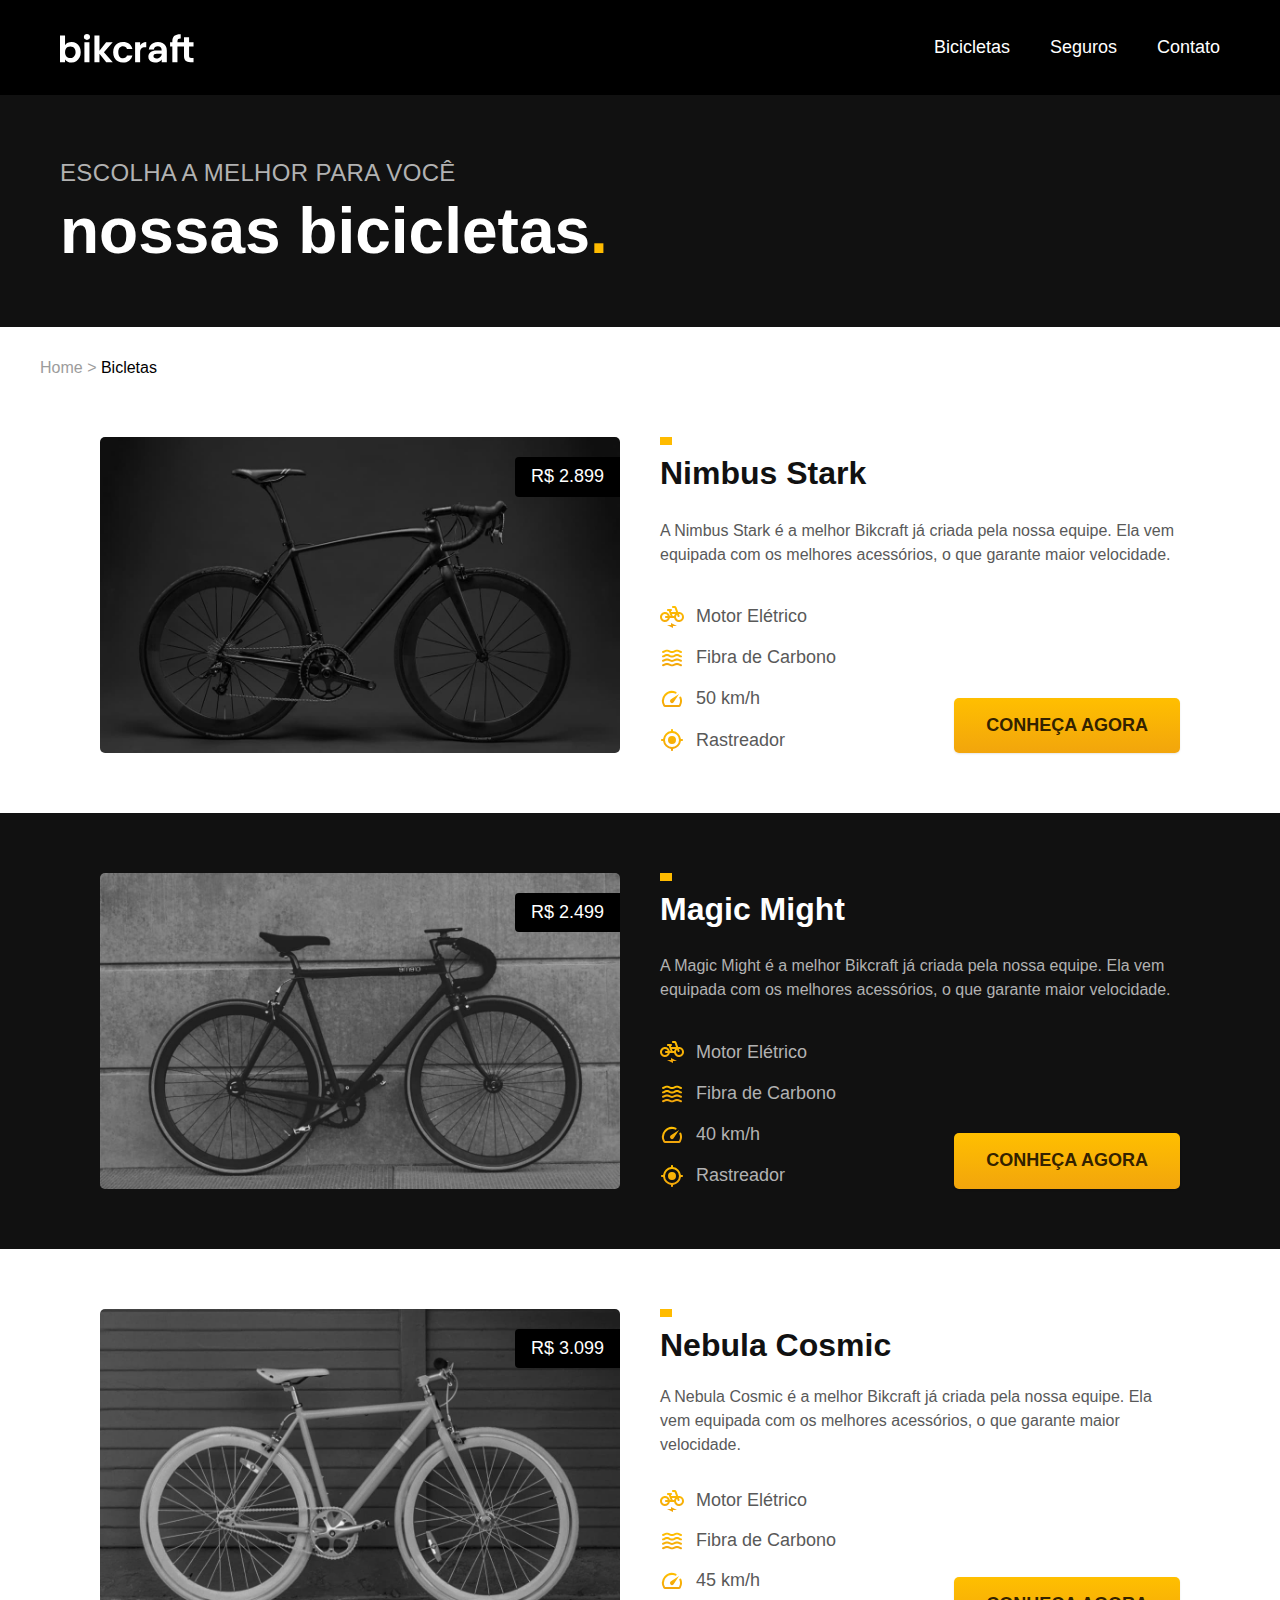
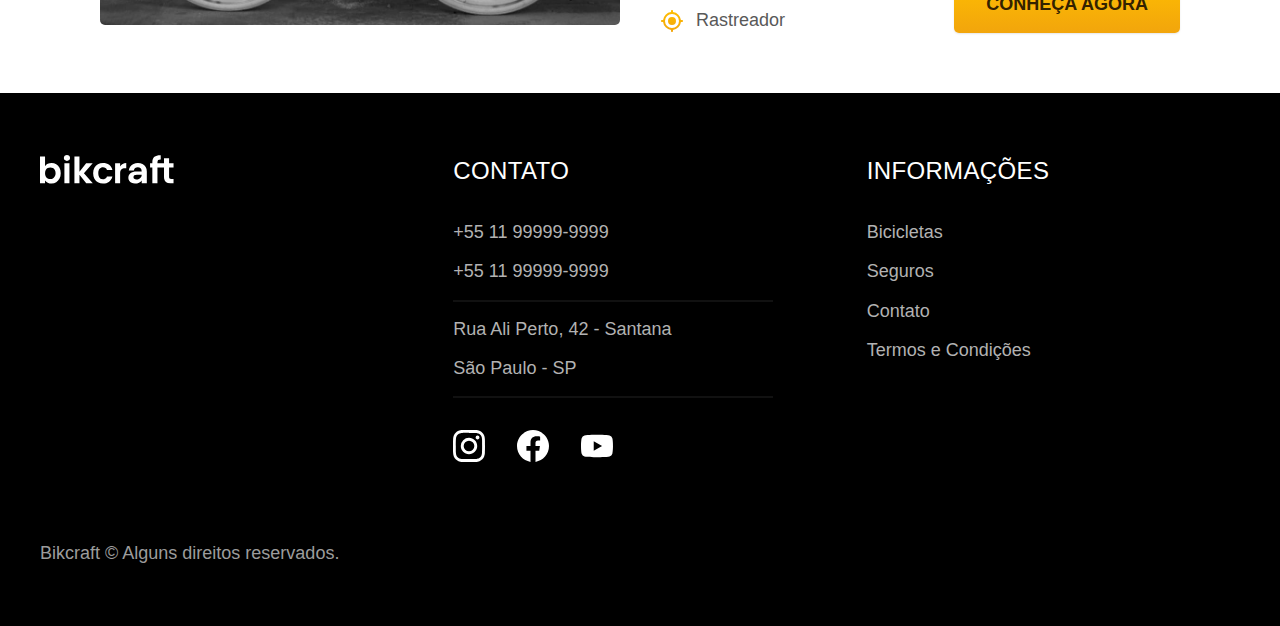
==== bicicletas.html @ a7a630f6 "aula 7" ====
<!DOCTYPE html>
<html lang="pt-br">

<head>
  <meta charset="UTF-8">
  <meta http-equiv="X-UA-Compatible" content="IE=edge">
  <meta name="viewport" content="width=device-width, initial-scale=1.0">
  <title>Bikcraft - Biccletas</title>
  <meta name="description" content="Conheças as bicicletas Bikcraft.">
  <link rel="stylesheet" href="./css/style.css">
</head>

<body id="bicicletas">

  <header class="header-bg">
    <div class="container header-container">
      <a href="./"><img src="./imgs/bikcraft.svg" alt="Bikcraft"></a>
      <nav aria-label="primaria">
        <ul class="header-menu font-1-m cor-0">
          <li><a href="./bicicletas.html">Bicicletas</a></li>
          <li><a href="./seguros.html">Seguros</a></li>
          <li><a href="./contato.html">Contato</a></li>
        </ul>
      </nav>
    </div>
  </header>

  <main>

    <div class="titulo-bg">

      <div class="titulo container">
        <p class="font-2-l-b cor-5">escolha a melhor para você</p>
        <h1 class="font-1-xxl cor-0">nossas bicicletas<span class="cor-p1">.</span></h1>
      </div>

    </div>

    <p class="breadcrumb cor-6"><a href="./">Home</a> > <span class="cor-12">Bicletas</span></p>

    <div class="bicicletas container">
      <div class="bicicletas-imagem">
        <img src="./imgs/bicicletas/nimbus.jpg" alt="Bicleta Nimbus preta">
        <span class="font-2-m cor-0">R$ 2.899</span>
      </div>
      <div class="bicicletas-conteudo">
        <h2 class="font-1-xl">Nimbus Stark</h2>
        <p class="font-2-s cor-8">A Nimbus Stark é a melhor Bikcraft já criada pela nossa equipe. Ela vem equipada com os melhores acessórios, o que garante maior velocidade.</p>
        <ul class="font-1-m cor-8">
          <li>
            <img src="./imgs/icones/eletrica.svg" alt="">
            Motor Elétrico
          </li>
          <li>
            <img src="./imgs/icones/carbono.svg" alt="">
            Fibra de Carbono
          </li>
          <li>
            <img src="./imgs/icones/velocidade.svg" alt="">
            50 km/h
          </li>
          <li>
            <img src="./imgs/icones/rastreador.svg" alt="">
            Rastreador
          </li>
        </ul>
        <a class="botao" href="./bicicletas/nimbus.html">Conheça agora</a>
      </div>
    </div>

    <div class="bicicletas-bg">
      <div class="bicicletas container">
        <div class="bicicletas-imagem">
          <img src="./imgs/bicicletas/magic.jpg" alt="Bicleta Nimbus preta">
          <span class="font-2-m cor-0">R$ 2.499</span>
        </div>
        <div class="bicicletas-conteudo">
          <h2 class="font-1-xl cor-0">Magic Might</h2>
          <p class="font-2-s cor-5">A Magic Might é a melhor Bikcraft já criada pela nossa equipe. Ela vem equipada com os melhores acessórios, o que garante maior velocidade.</p>
          <ul class="font-1-m cor-5">
            <li>
              <img src="./imgs/icones/eletrica.svg" alt="">
              Motor Elétrico
            </li>
            <li>
              <img src="./imgs/icones/carbono.svg" alt="">
              Fibra de Carbono
            </li>
            <li>
              <img src="./imgs/icones/velocidade.svg" alt="">
              40 km/h
            </li>
            <li>
              <img src="./imgs/icones/rastreador.svg" alt="">
              Rastreador
            </li>
          </ul>
          <a class="botao" href="./bicicletas/magic.html">Conheça agora</a>
        </div>
      </div>
    </div>

    <div class="bicicletas container">
      <div class="bicicletas-imagem">
        <img src="./imgs/bicicletas/nebula.jpg" alt="Bicleta Nimbus preta">
        <span class="font-2-m cor-0">R$ 3.099</span>
      </div>
      <div class="bicicletas-conteudo">
        <h2 class="font-1-xl">Nebula Cosmic</h2>
        <p class="font-2-s cor-8">A Nebula Cosmic é a melhor Bikcraft já criada pela nossa equipe. Ela vem equipada com os melhores acessórios, o que garante maior velocidade.</p>
        <ul class="font-1-m cor-8">
          <li>
            <img src="./imgs/icones/eletrica.svg" alt="">
            Motor Elétrico
          </li>
          <li>
            <img src="./imgs/icones/carbono.svg" alt="">
            Fibra de Carbono
          </li>
          <li>
            <img src="./imgs/icones/velocidade.svg" alt="">
            45 km/h
          </li>
          <li>
            <img src="./imgs/icones/rastreador.svg" alt="">
            Rastreador
          </li>
        </ul>
        <a class="botao seta" href="./bicicletas/nebula.html">Conheça agora</a>
      </div>
    </div>

  </main>

  <footer class="footer-bg">

    <div class="footer container">

      <a href="./"><img src="./imgs/bikcraft.svg" alt="Bikcraft"></a>

      <div class="footer-contato">
        <h3 class="cor-0 font-2-l-b">Contato</h3>
        <ul class="cor-5 font-2-m">
          <li><a href="tel:+5511999999999">+55 11 99999-9999</a></li>
          <li><a href="tel:+5511999999999">+55 11 99999-9999</a></li>
          <li><a href="mailto:contato@bikcraft.com.br">Rua Ali Perto, 42 - Santana</a></li>
          <li>São Paulo - SP</li>
        </ul>

        <div class="footer-redes">
          <a href="./">
            <img src="./imgs/redes/instagram.svg" alt="Instagram">
          </a>
          <a href="./">
            <img src="./imgs/redes/facebook.svg" alt="Facebook">
          </a>
          <a href="./">
            <img src="./imgs/redes/youtube.svg" alt="YouTube">
          </a>
        </div>

      </div>

      <div class="mais-informacoes">
        <h3 class="font-2-l-b cor-0">Informações</h3>
        <nav>
          <ul class="cor-5 font-2-m">
            <li><a href="./bicicletas.html">Bicicletas</a></li>
            <li><a href="./seguros.html">Seguros</a></li>
            <li><a href="./contato.html">Contato</a></li>
            <li><a href="./termos.html">Termos e Condições</a></li>
          </ul>
        </nav>
      </div>

      <p class="font-2-m cor-6 footer-copy">Bikcraft © Alguns direitos reservados.</p>

    </div>

  </footer>

</body>

</html>
---- css/style.css ----
/* Globais */
@import "./global/global.css";
@import "./utilidades/tipografia.css";
@import "./utilidades/cores.css";
@import "./global/header.css";
@import "./global/footer.css";

/* Utilidades */
@import "./utilidades/componentes.css";

/* Home */
@import "./home/intro.css";
@import "./home/tecnologia.css";
@import "./home/parceiros.css";
@import "./home/depoimento.css";

/* Bicicletas */
@import "./bicicletas/bicicletas-lista.css";
@import "./bicicletas/bicicletas.css";

/* Seguros */
@import "./seguros/seguros.css";

/* Termos */
@import "./termos/termos.css";
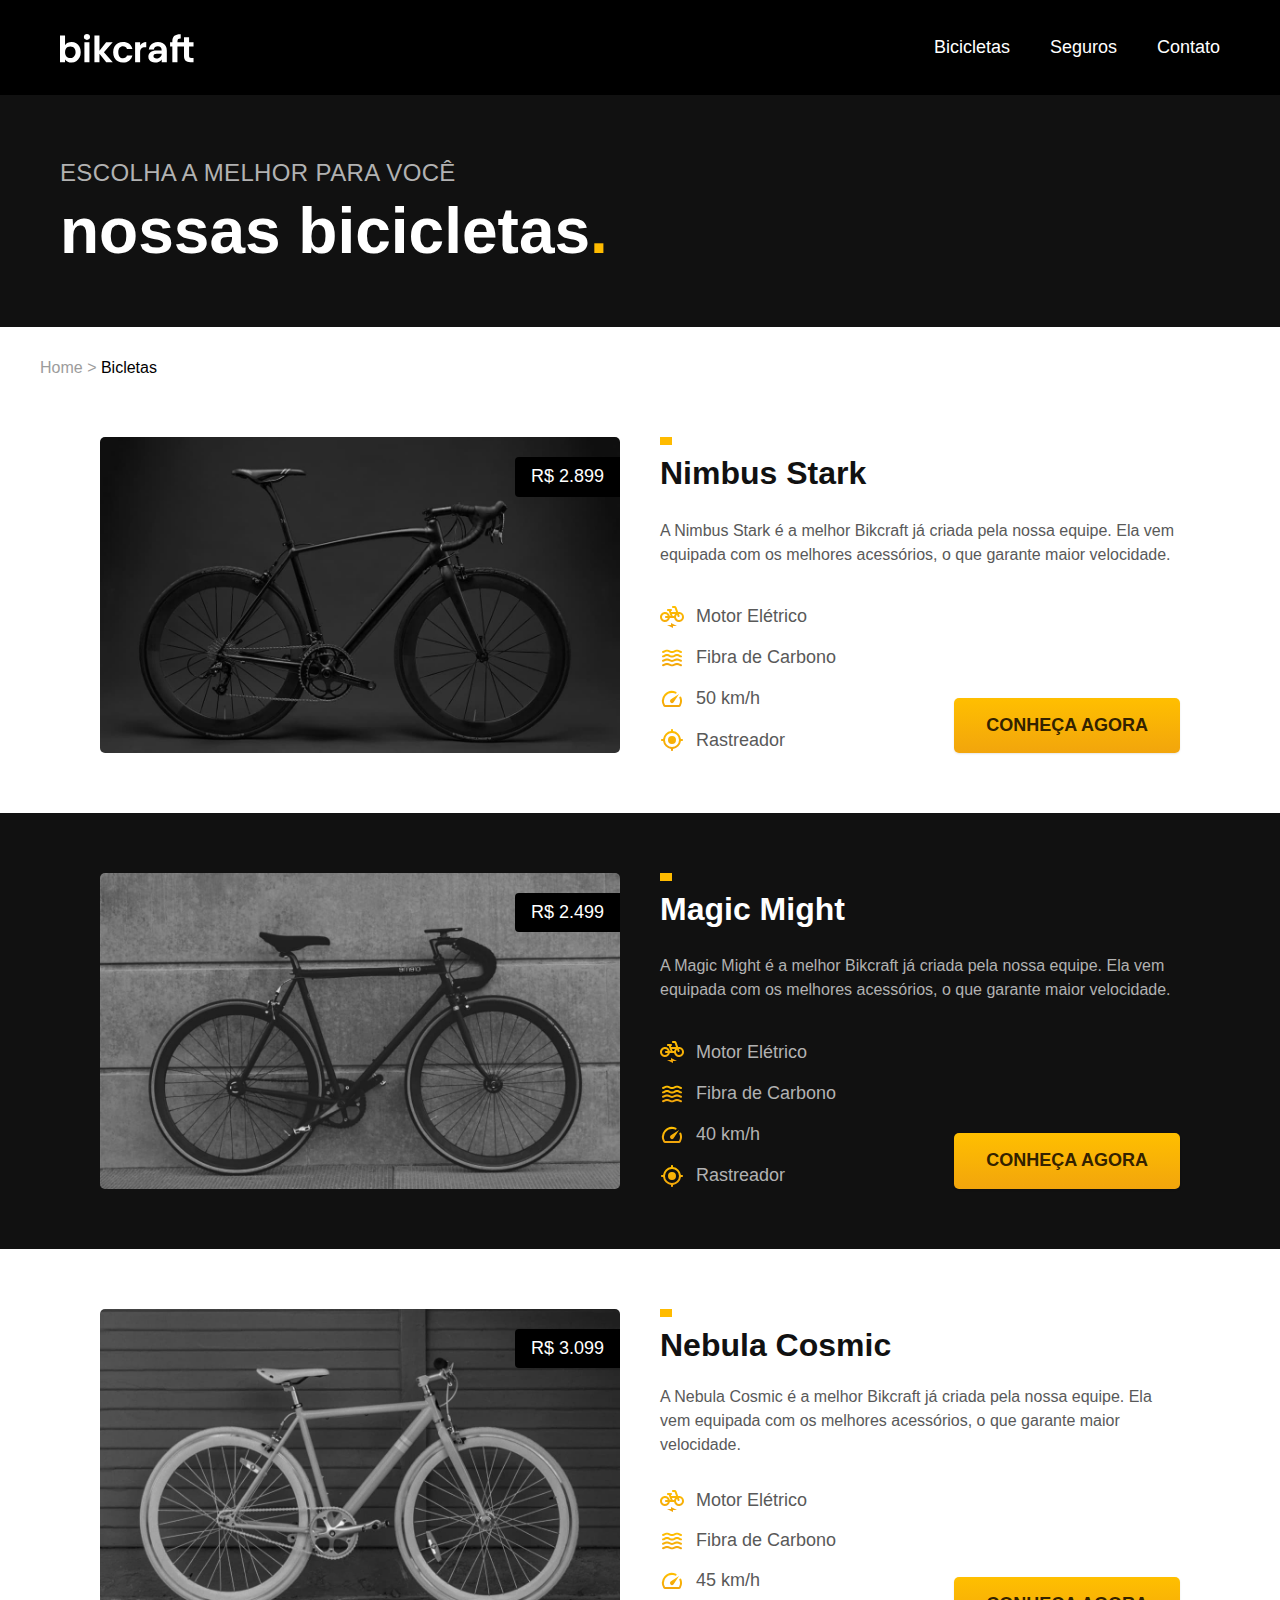
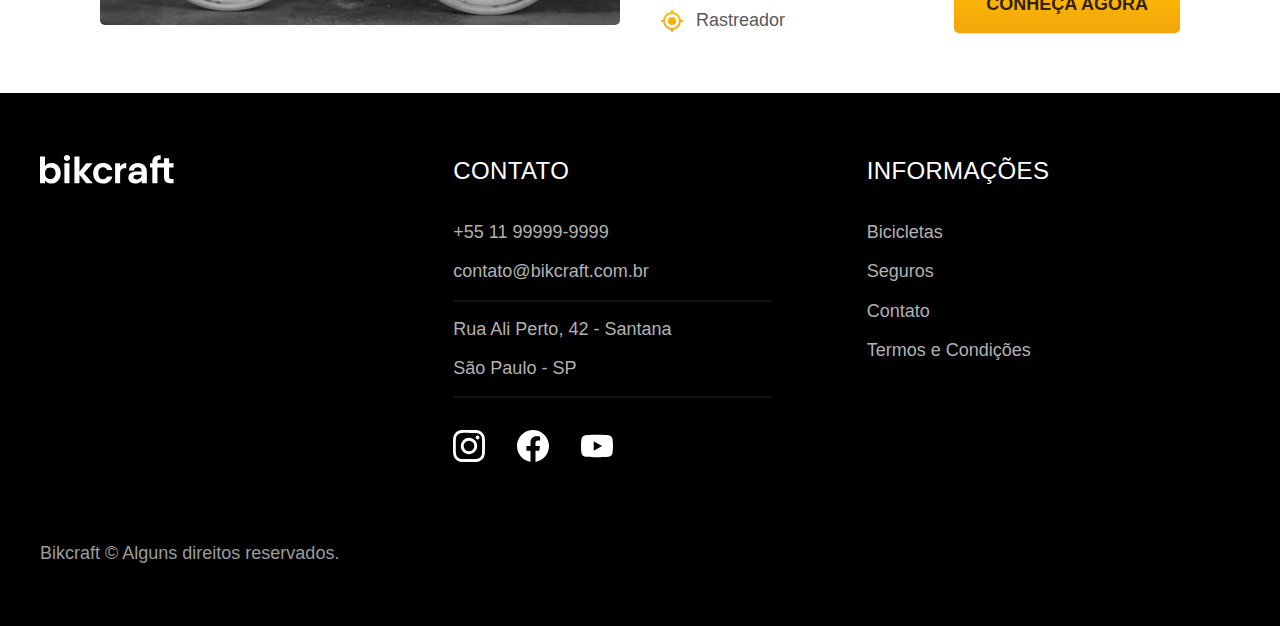
==== commit d0c6d034: "atualizacao dos links no footer" ====
--- a/bicicletas.html
+++ b/bicicletas.html
@@ -142,8 +142,8 @@
         <h3 class="cor-0 font-2-l-b">Contato</h3>
         <ul class="cor-5 font-2-m">
           <li><a href="tel:+5511999999999">+55 11 99999-9999</a></li>
-          <li><a href="tel:+5511999999999">+55 11 99999-9999</a></li>
-          <li><a href="mailto:contato@bikcraft.com.br">Rua Ali Perto, 42 - Santana</a></li>
+          <li><a href="mailto:contato@bikcraft.com.br">contato@bikcraft.com.br</a></li>
+          <li><a href="https://maps.google.com" target="_blank">Rua Ali Perto, 42 - Santana</a></li>
           <li>São Paulo - SP</li>
         </ul>
 
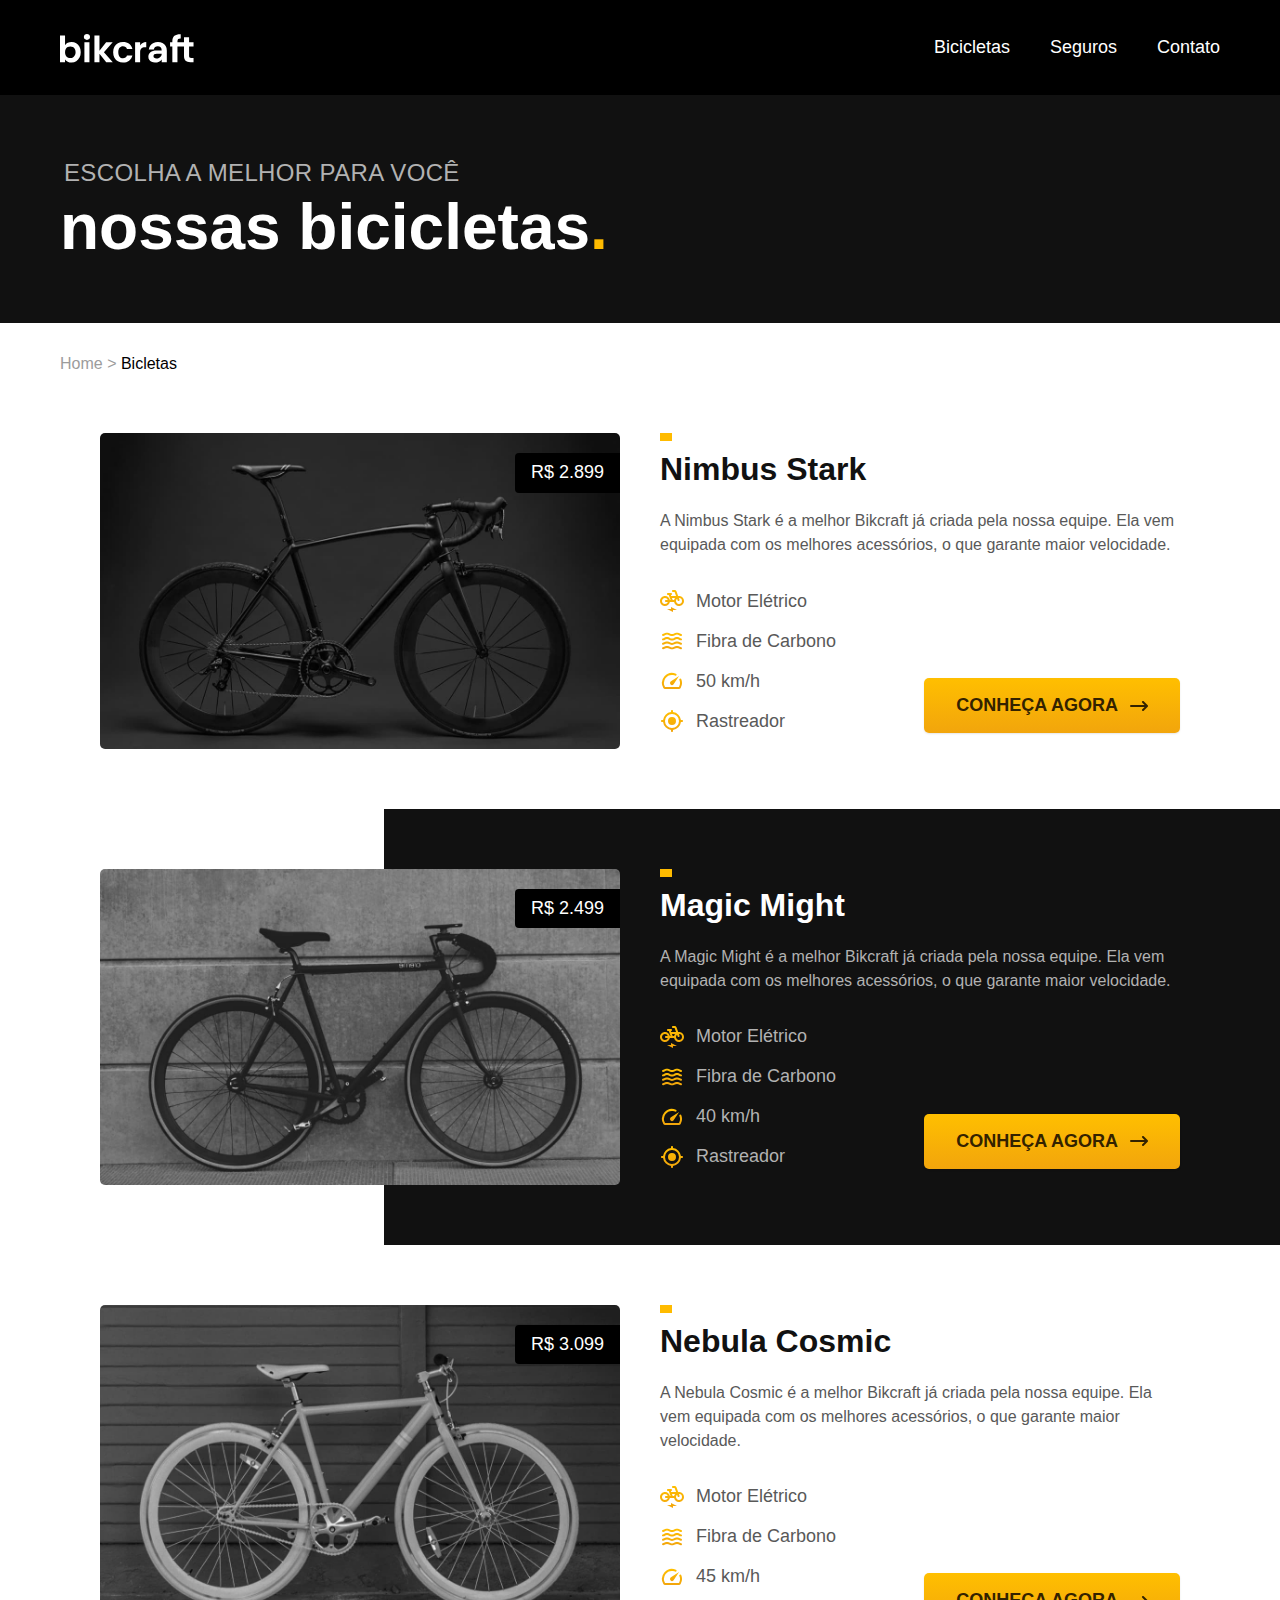
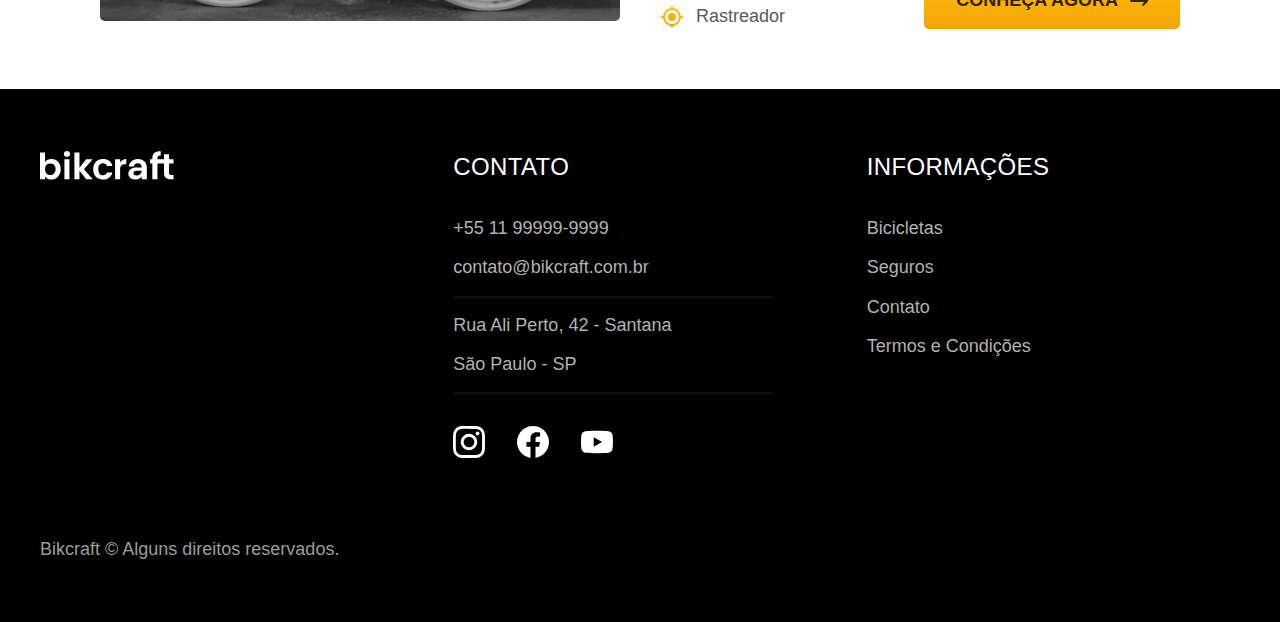
==== commit c42c1b60: "atualizacao css responsivo" ====
--- a/bicicletas.html
+++ b/bicicletas.html
@@ -64,7 +64,7 @@
             Rastreador
           </li>
         </ul>
-        <a class="botao" href="./bicicletas/nimbus.html">Conheça agora</a>
+        <a class="botao seta" href="./bicicletas/nimbus.html">Conheça agora</a>
       </div>
     </div>
 
@@ -95,7 +95,7 @@
               Rastreador
             </li>
           </ul>
-          <a class="botao" href="./bicicletas/magic.html">Conheça agora</a>
+          <a class="botao seta" href="./bicicletas/magic.html">Conheça agora</a>
         </div>
       </div>
     </div>
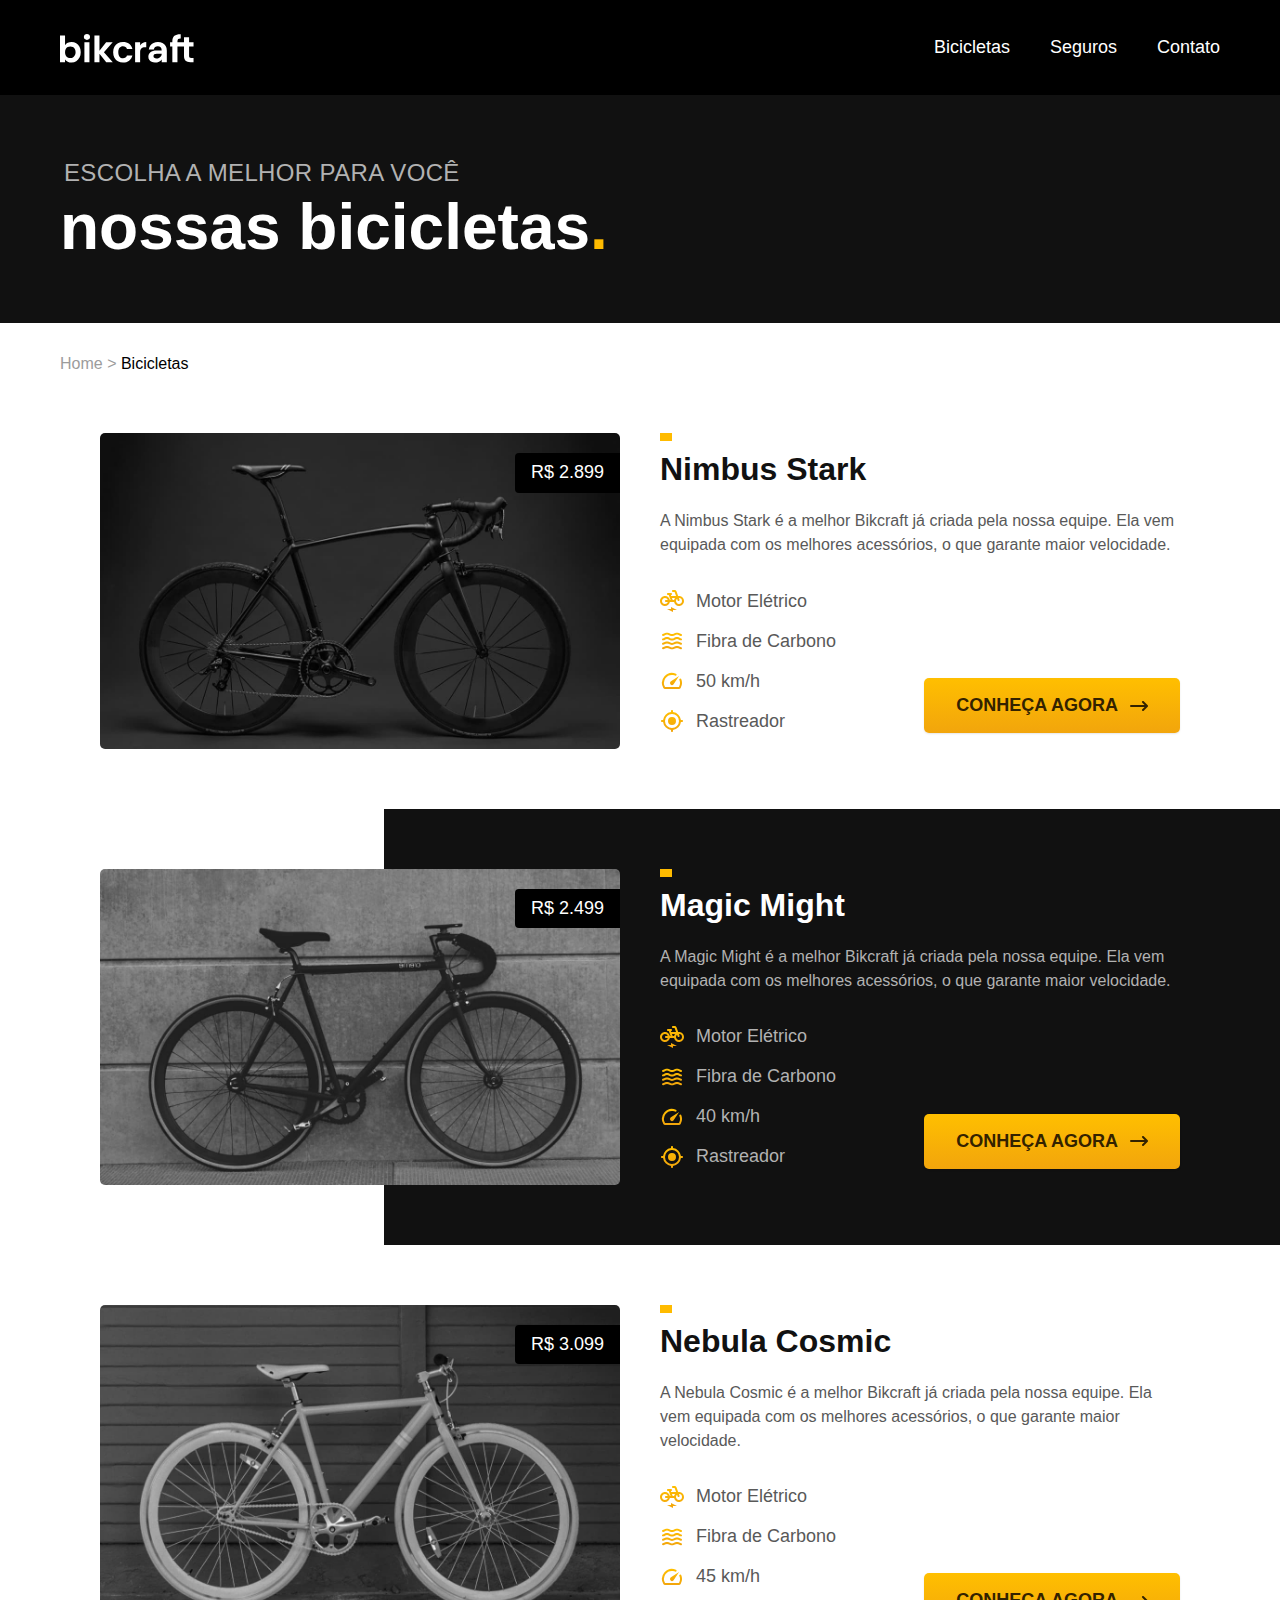
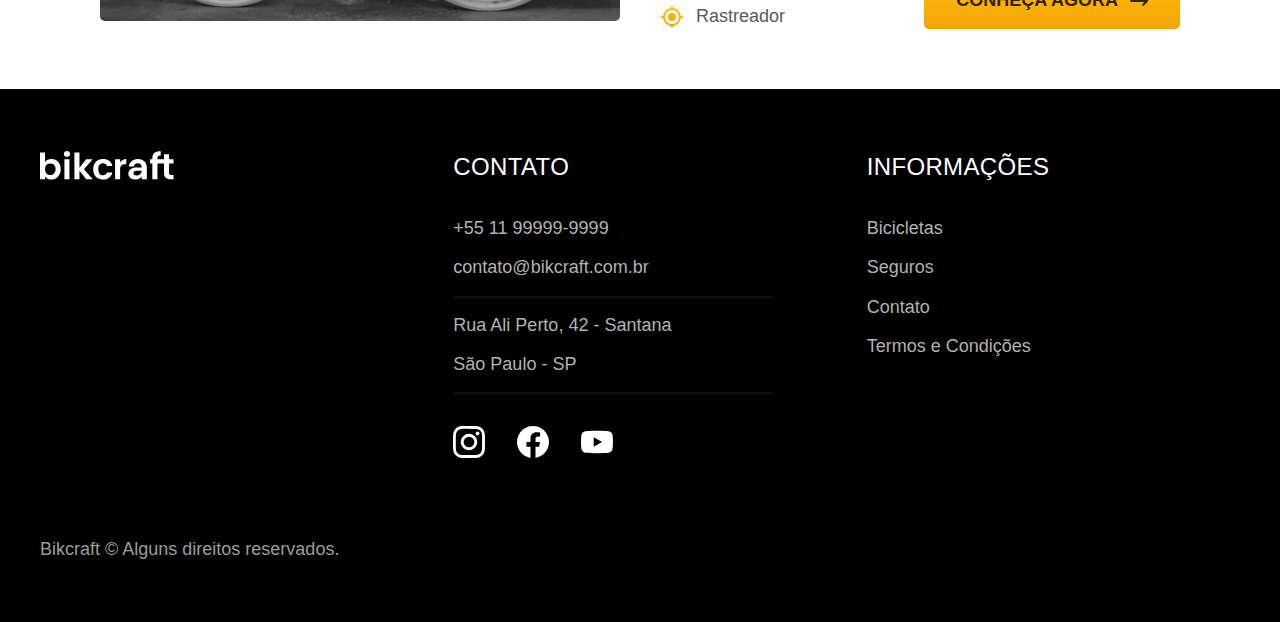
==== commit d447c053: "aula 8" ====
--- a/bicicletas.html
+++ b/bicicletas.html
@@ -5,7 +5,7 @@
   <meta charset="UTF-8">
   <meta http-equiv="X-UA-Compatible" content="IE=edge">
   <meta name="viewport" content="width=device-width, initial-scale=1.0">
-  <title>Bikcraft - Biccletas</title>
+  <title>Bikcraft - Bicicletas</title>
   <meta name="description" content="Conheças as bicicletas Bikcraft.">
   <link rel="stylesheet" href="./css/style.css">
 </head>
@@ -36,11 +36,11 @@
 
     </div>
 
-    <p class="breadcrumb cor-6"><a href="./">Home</a> > <span class="cor-12">Bicletas</span></p>
+    <p class="breadcrumb cor-6"><a href="./">Home</a> > <span class="cor-12">Bicicletas</span></p>
 
     <div class="bicicletas container">
       <div class="bicicletas-imagem">
-        <img src="./imgs/bicicletas/nimbus.jpg" alt="Bicleta Nimbus preta">
+        <img src="./imgs/bicicletas/nimbus.jpg" alt="Bicicleta Nimbus preta">
         <span class="font-2-m cor-0">R$ 2.899</span>
       </div>
       <div class="bicicletas-conteudo">
@@ -71,7 +71,7 @@
     <div class="bicicletas-bg">
       <div class="bicicletas container">
         <div class="bicicletas-imagem">
-          <img src="./imgs/bicicletas/magic.jpg" alt="Bicleta Nimbus preta">
+          <img src="./imgs/bicicletas/magic.jpg" alt="Bicicleta Nimbus preta">
           <span class="font-2-m cor-0">R$ 2.499</span>
         </div>
         <div class="bicicletas-conteudo">
@@ -102,7 +102,7 @@
 
     <div class="bicicletas container">
       <div class="bicicletas-imagem">
-        <img src="./imgs/bicicletas/nebula.jpg" alt="Bicleta Nimbus preta">
+        <img src="./imgs/bicicletas/nebula.jpg" alt="Bicicleta Nimbus preta">
         <span class="font-2-m cor-0">R$ 3.099</span>
       </div>
       <div class="bicicletas-conteudo">
--- a/css/style.css
+++ b/css/style.css
@@ -18,8 +18,13 @@
 @import "./bicicletas/bicicletas-lista.css";
 @import "./bicicletas/bicicletas.css";
 
+/* Bicicleta */
+@import "./bicicleta/bicicleta.css";
+
 /* Seguros */
 @import "./seguros/seguros.css";
+@import "./seguros/vantagens.css";
+@import "./seguros/perguntas.css";
 
 /* Termos */
-@import "./termos/termos.css";+@import "./termos/termos.css";
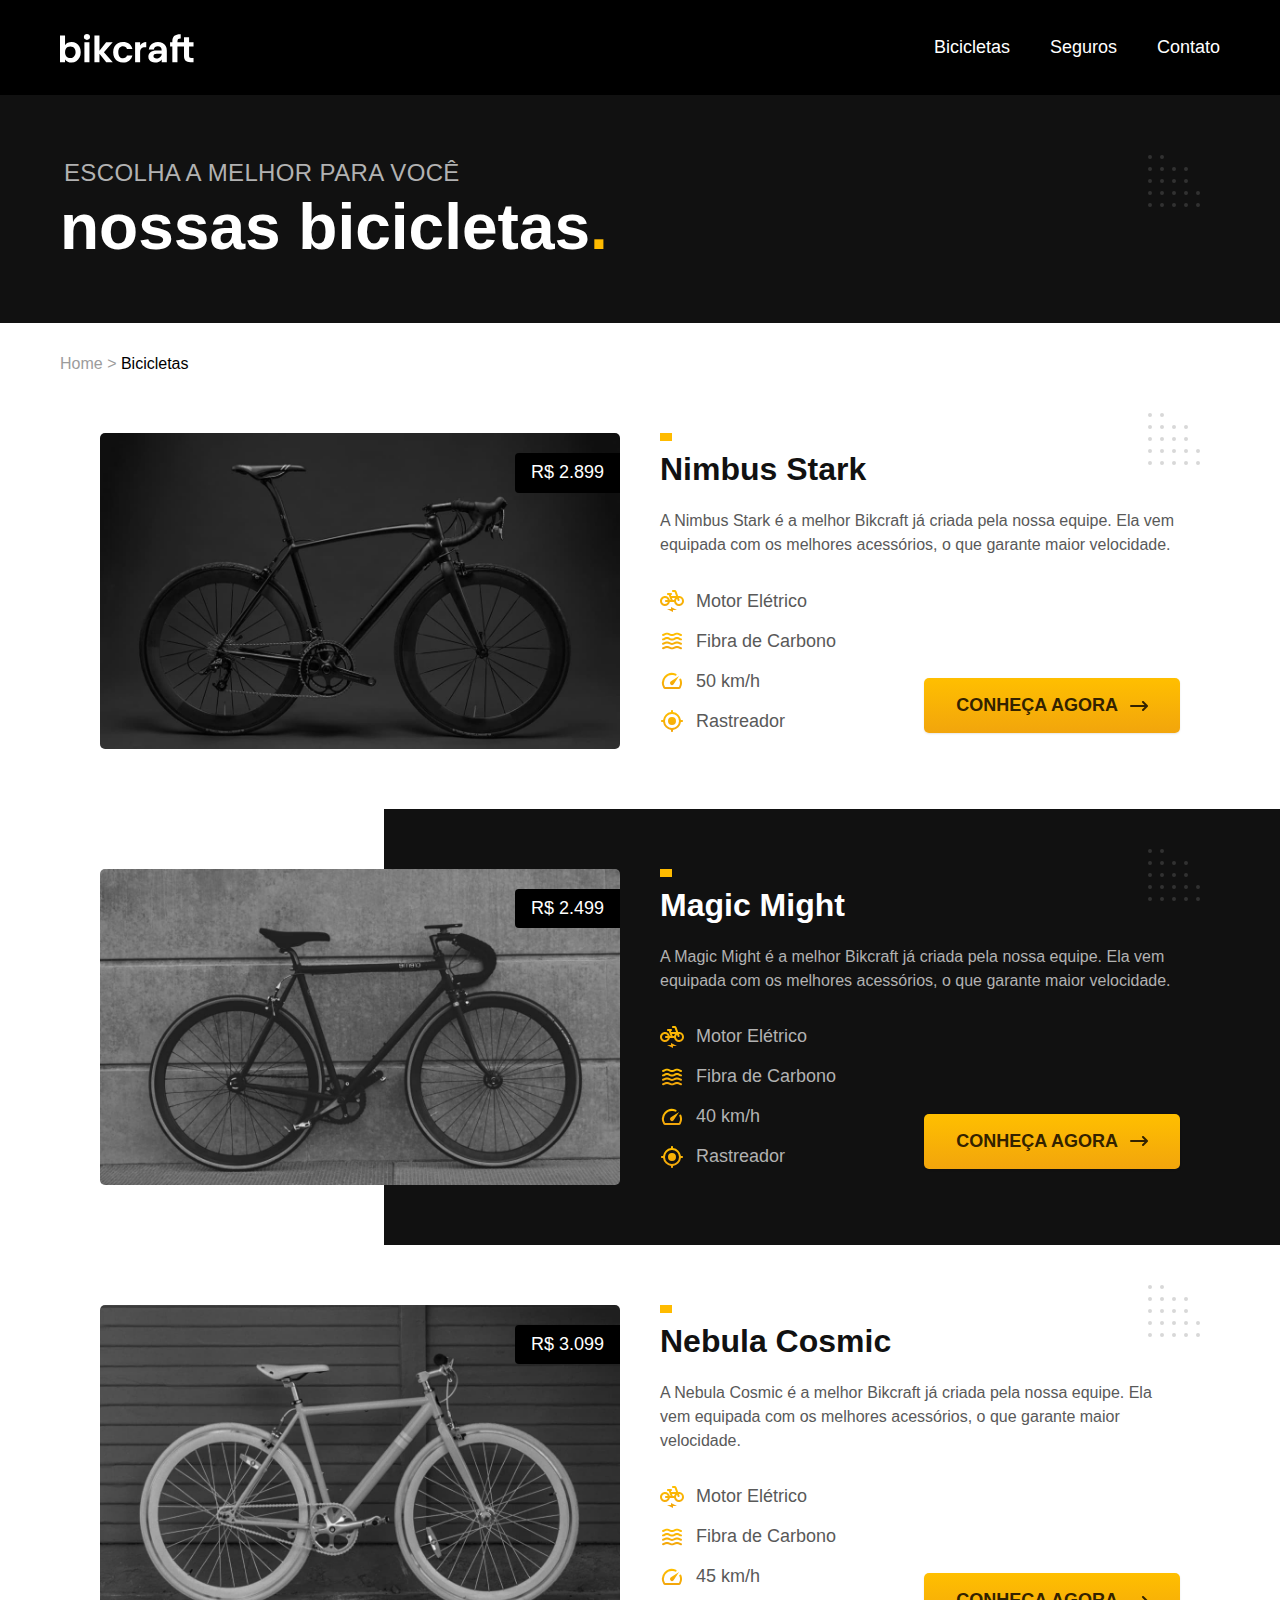
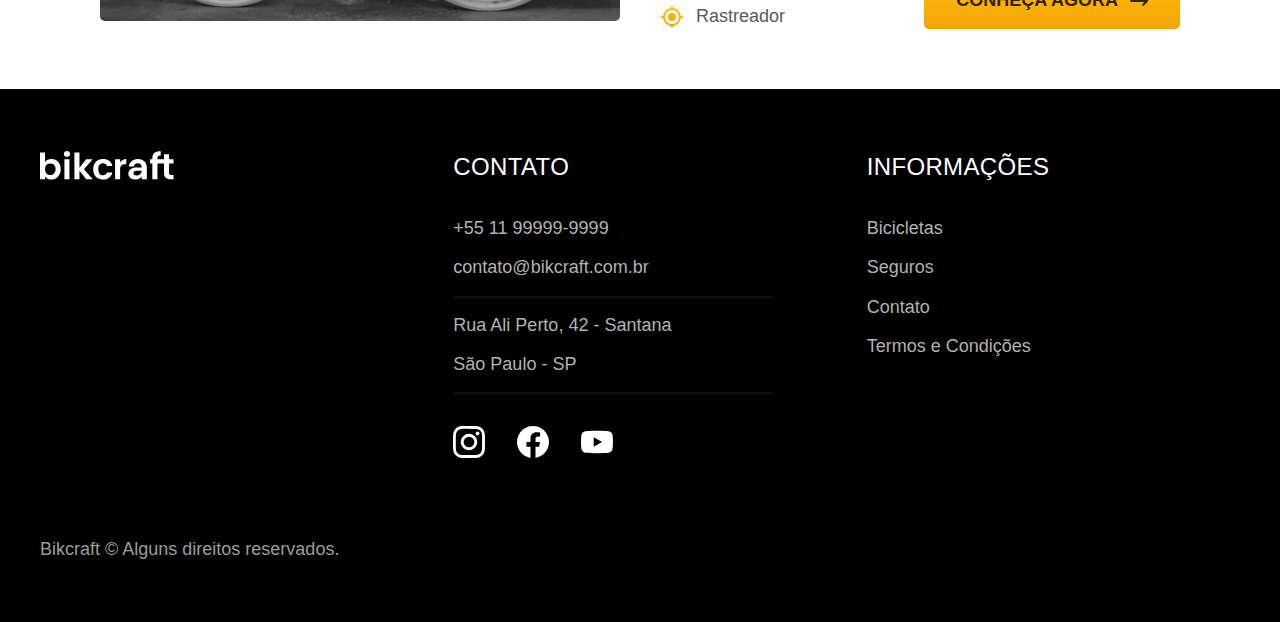
==== commit e43e1eba: "html e css finalizados" ====
--- a/bicicletas.html
+++ b/bicicletas.html
@@ -7,6 +7,7 @@
   <meta name="viewport" content="width=device-width, initial-scale=1.0">
   <title>Bikcraft - Bicicletas</title>
   <meta name="description" content="Conheças as bicicletas Bikcraft.">
+  <link rel="preload" href="./css/style.css" as="style">
   <link rel="stylesheet" href="./css/style.css">
 </head>
 
--- a/css/style.css
+++ b/css/style.css
@@ -7,6 +7,7 @@
 
 /* Utilidades */
 @import "./utilidades/componentes.css";
+@import "./utilidades/formulario.css";
 
 /* Home */
 @import "./home/intro.css";
@@ -26,5 +27,12 @@
 @import "./seguros/vantagens.css";
 @import "./seguros/perguntas.css";
 
+/* Contato */
+@import "./contato/contato.css";
+@import "./contato/lojas.css";
+
+/* Orçamento */
+@import "./orcamento/orcamento.css";
+
 /* Termos */
 @import "./termos/termos.css";
--- a/css/style.css
+++ b/css/style.css
@@ -7,6 +7,7 @@
 
 /* Utilidades */
 @import "./utilidades/componentes.css";
+@import "./utilidades/formulario.css";
 
 /* Home */
 @import "./home/intro.css";
@@ -26,5 +27,12 @@
 @import "./seguros/vantagens.css";
 @import "./seguros/perguntas.css";
 
+/* Contato */
+@import "./contato/contato.css";
+@import "./contato/lojas.css";
+
+/* Orçamento */
+@import "./orcamento/orcamento.css";
+
 /* Termos */
 @import "./termos/termos.css";
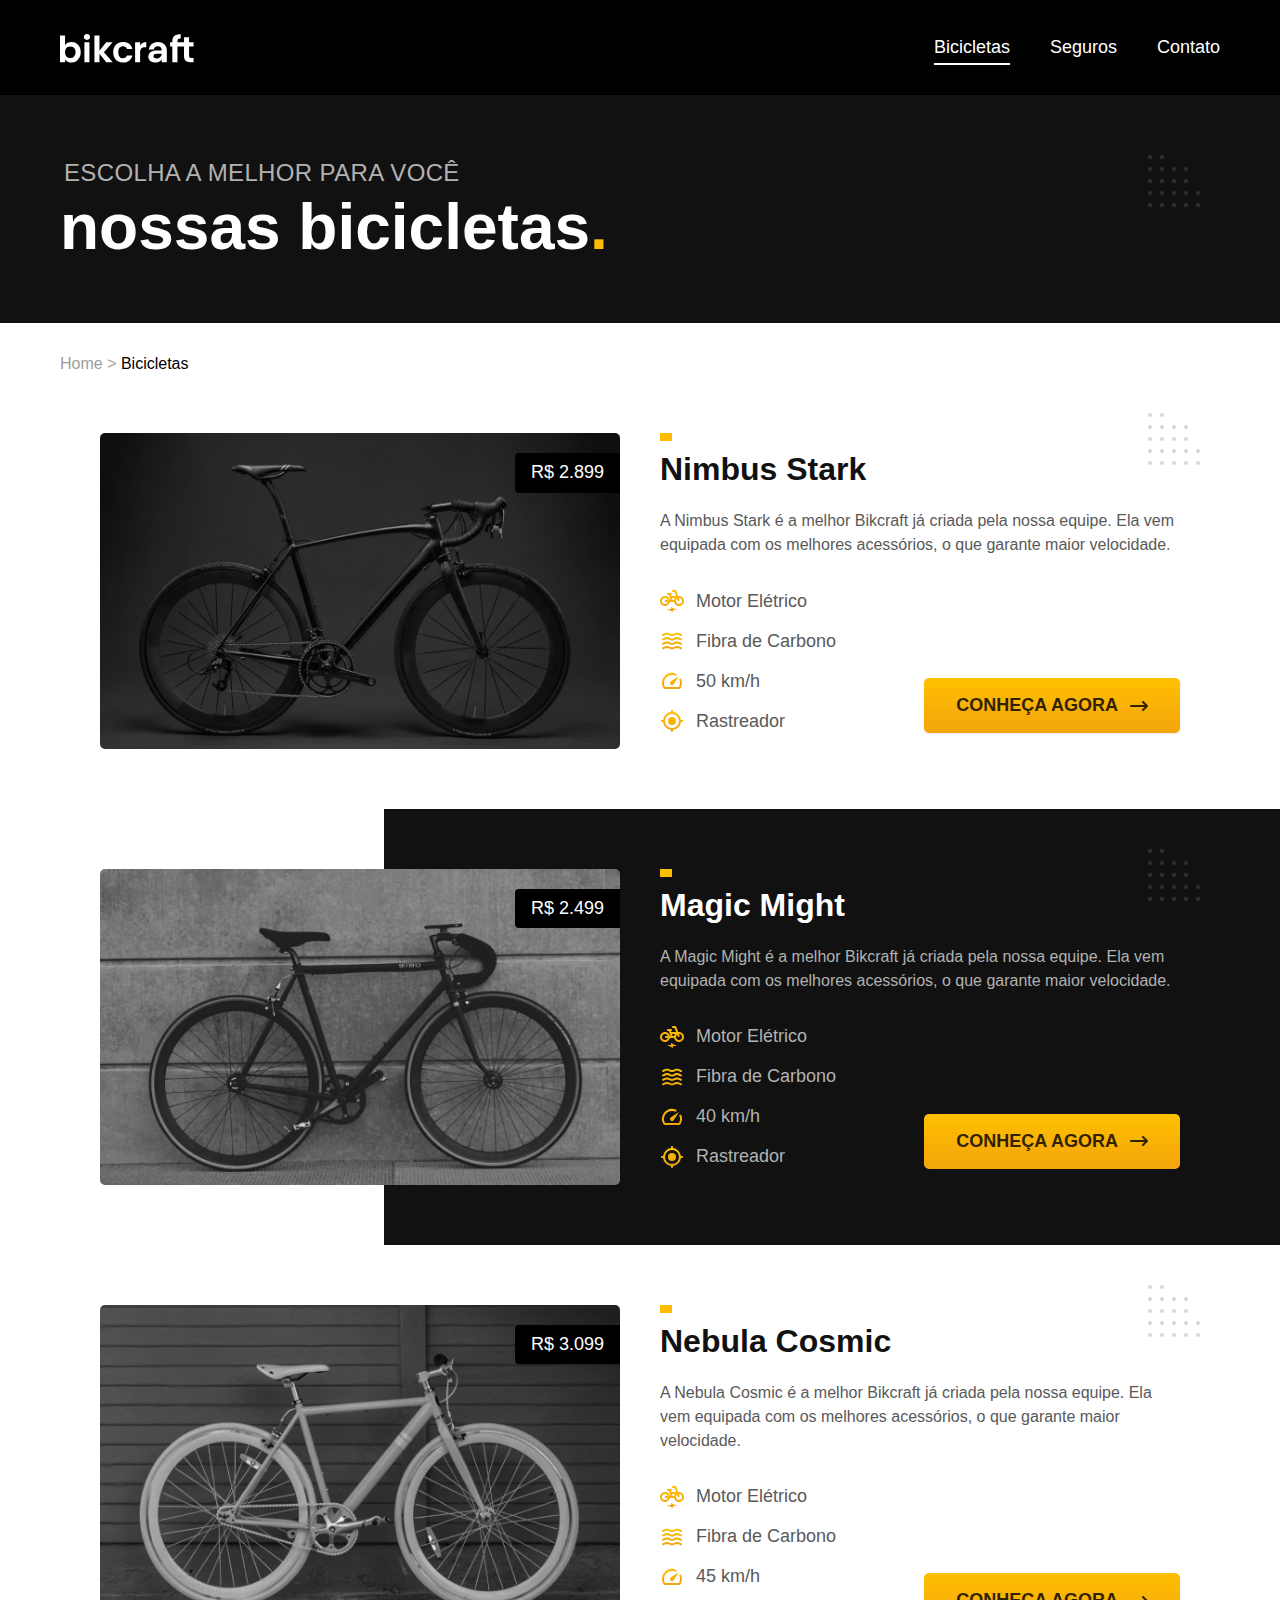
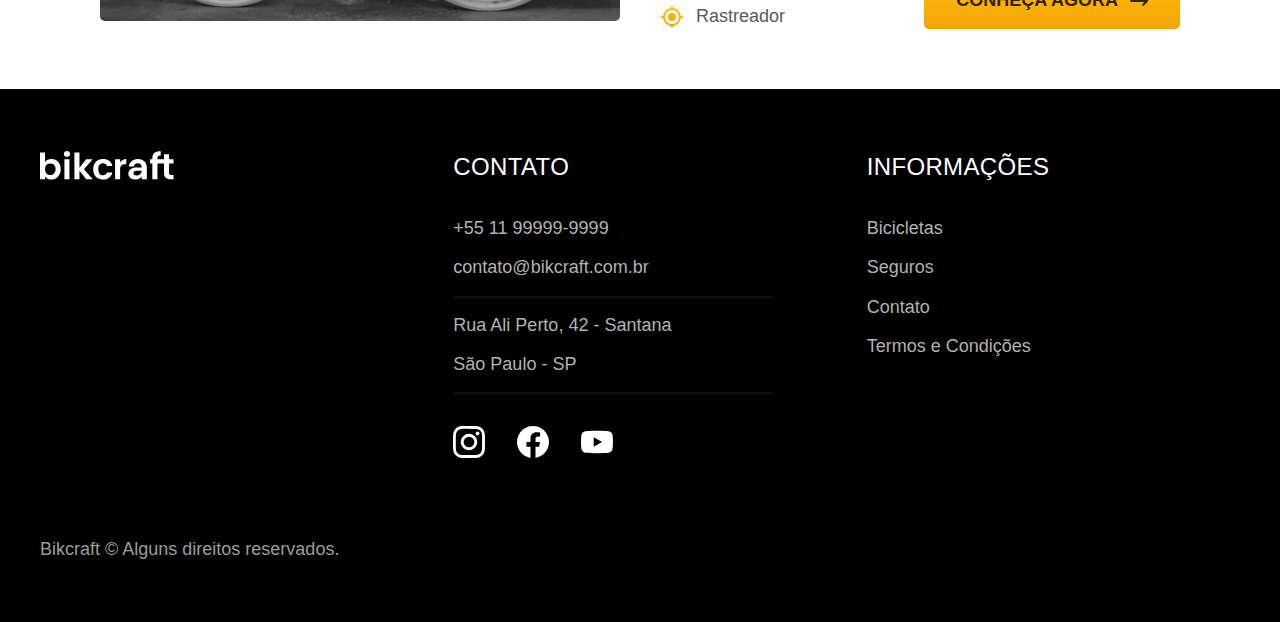
==== commit ade8d9ae: "injecao de js no projeto" ====
--- a/bicicletas.html
+++ b/bicicletas.html
@@ -180,6 +180,8 @@
 
   </footer>
 
+  <script src="./js/scripts.js"></script>
+
 </body>
 
 </html>--- a/css/style.css
+++ b/css/style.css
@@ -2,6 +2,7 @@
 @import "./global/global.css";
 @import "./utilidades/tipografia.css";
 @import "./utilidades/cores.css";
+@import "./utilidades/animacao.css";
 @import "./global/header.css";
 @import "./global/footer.css";
 
--- a/css/style.css
+++ b/css/style.css
@@ -2,6 +2,7 @@
 @import "./global/global.css";
 @import "./utilidades/tipografia.css";
 @import "./utilidades/cores.css";
+@import "./utilidades/animacao.css";
 @import "./global/header.css";
 @import "./global/footer.css";
 
